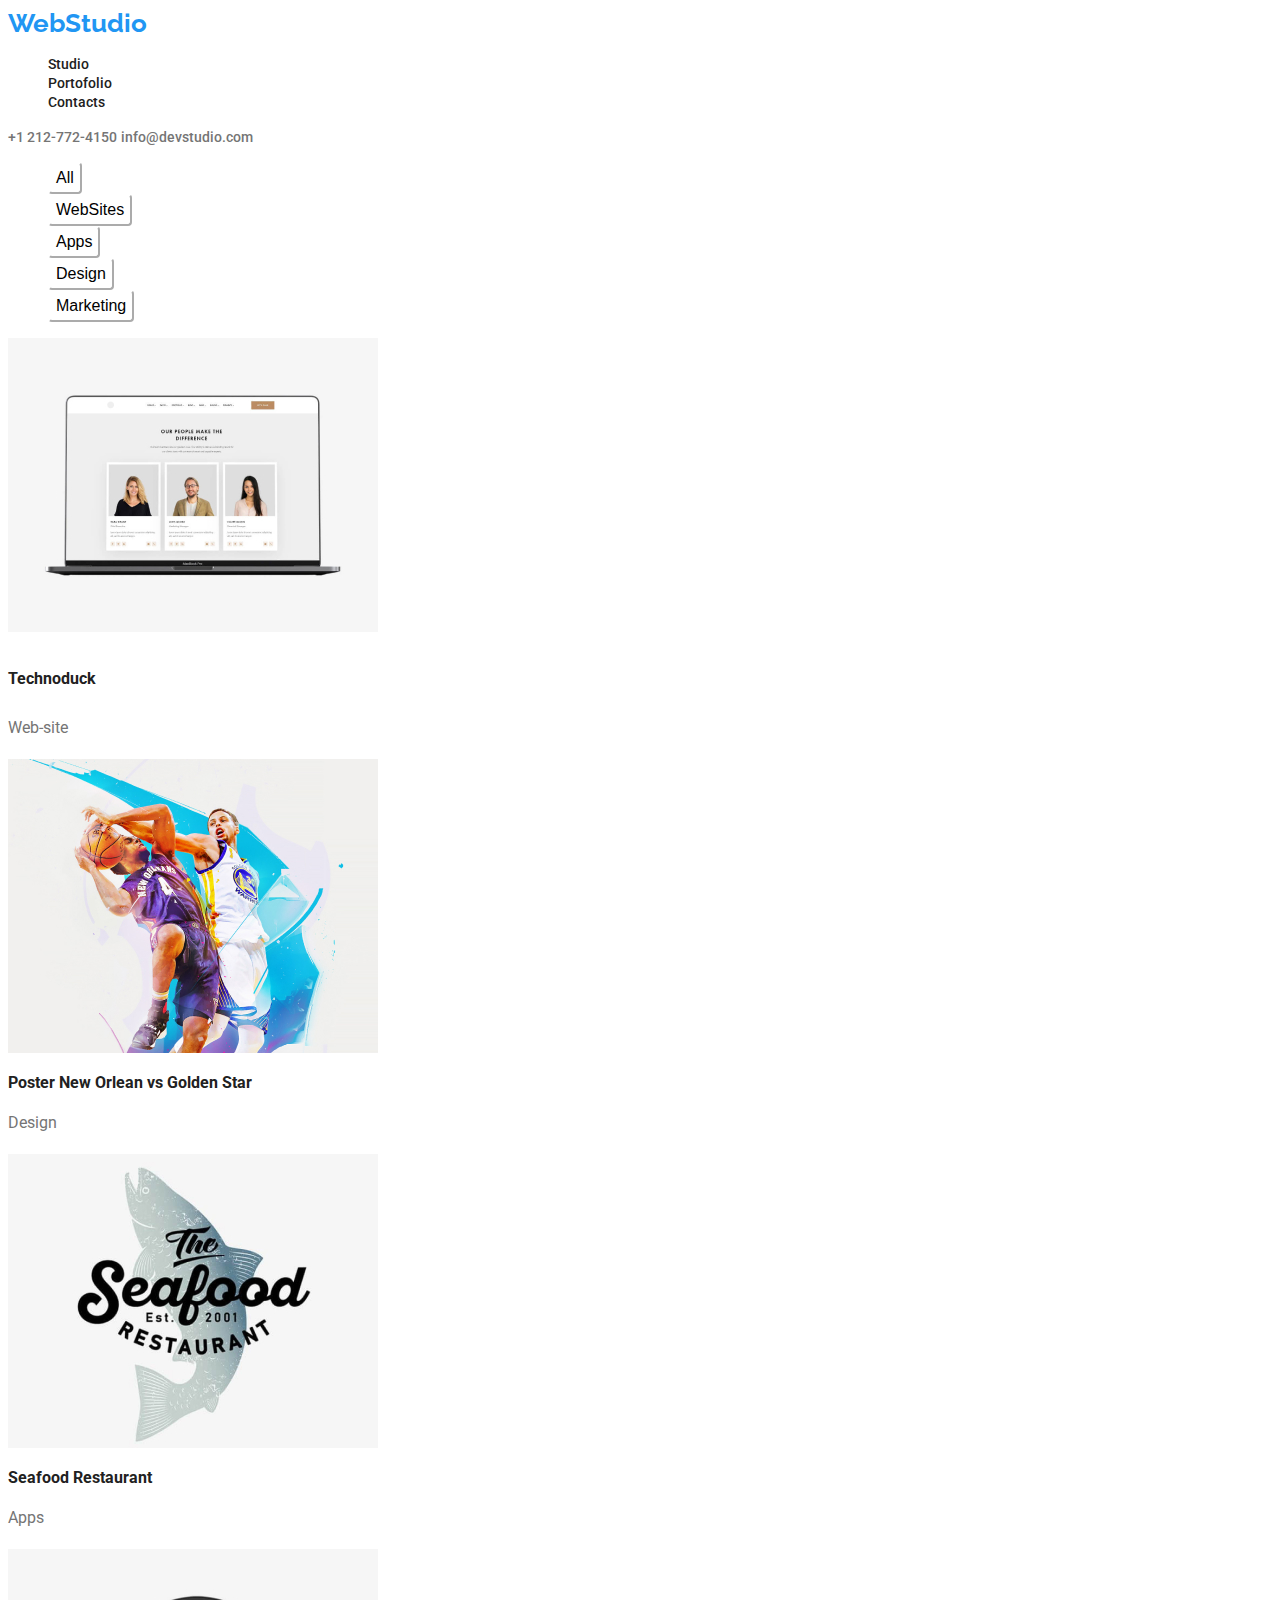
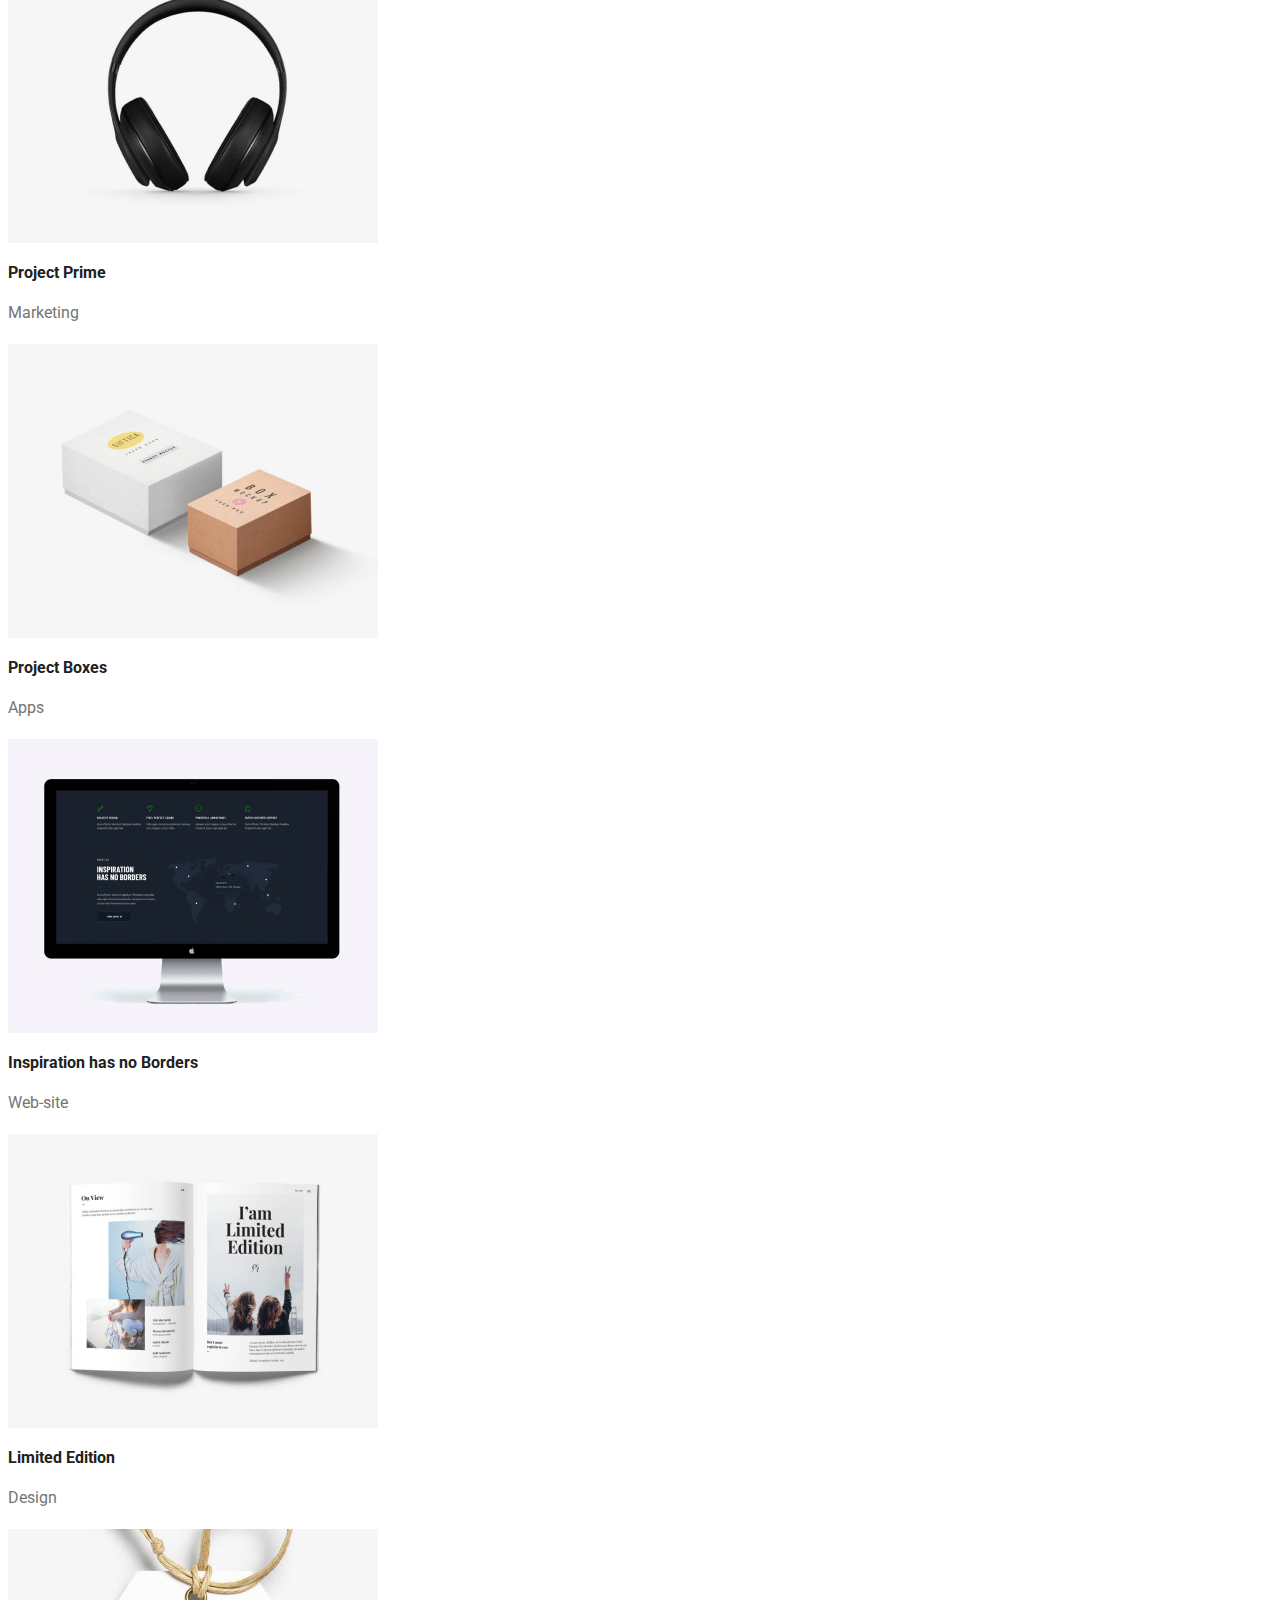
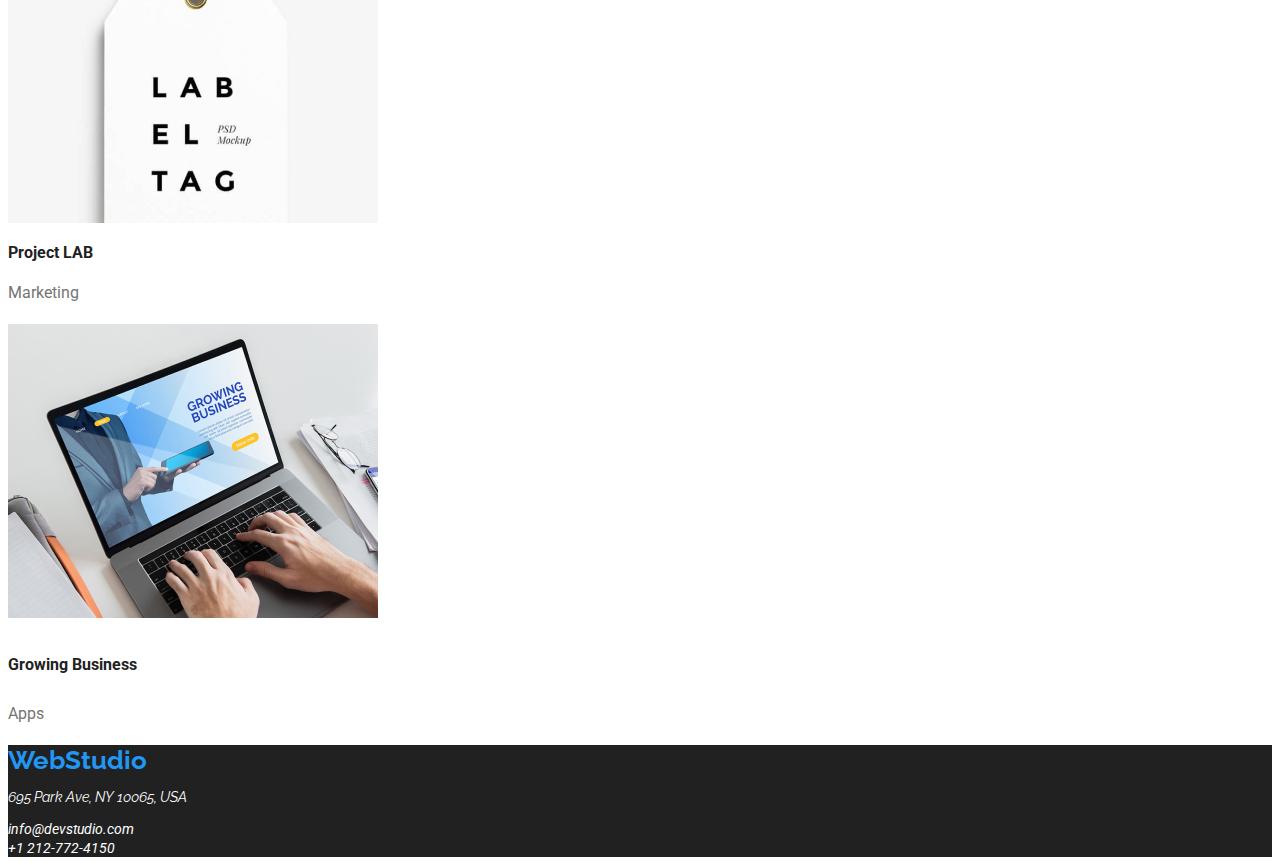
==== portofolio.html @ 46313d85 "Initial commit" ====
<!DOCTYPE html>
<html lang="en">

<head>
    <meta charset="UTF-8">
    <title>Portofolio</title>
    <link rel="preconnect" href="https://fonts.googleapis.com">
    <link rel="preconnect" href="https://fonts.gstatic.com" crossorigin>
    <link
        href="https://fonts.googleapis.com/css2?family=Raleway:ital,wght@0,100..900;1,100..900&family=Roboto:ital,wght@0,100;0,300;0,400;0,500;0,700;0,900;1,100;1,300;1,400;1,500;1,700;1,900&display=swap"
        rel="stylesheet">
    <link rel="stylesheet" href="./css/style.css">
</head>
<body>
    <!--Header section-->
    <header class="header">
        <div class="header__logo">
            <a href="#">WebStudio</a>
        </div>
        <nav class="header__navigation">
            <ul>
                <li><a href="./index.html">Studio</a></li>
                <li><a href="./portofolio.html">Portofolio</a></li>
                <li><a href="#">Contacts</a></li>
            </ul>
        </nav>
        <div class="header__info">
            <a href="tel:+12127724150">+1 212-772-4150</a>
            <a href="mailto:info@devstudio.com">info@devstudio.com</a>
        </div>
    </header>

    <!--Main section-->
    <main class="main-section">

        <!--Menu section-->
        <div>
        <ul>
            <li><button type="button">All</button></li>
            <li><button type="button">WebSites</button></li>
            <li><button type="button">Apps</button></li>
            <li><button type="button">Design</button></li>
            <li><button type="button">Marketing</button></li>
        </ul>
</div>

<!--Presentation section-->

<div class="presentation-section">
<img src="images/img1.jpg" width="370" height="294" alt="Technoduck">
<p><b>Technoduck</b></p>
<p class="presentation-section__description">Web-site</p>
</div>
<div>
    <img src="images/img2.jpg" width="370" height="294" alt="Poster New Orlean vs Golden Star">
    <p><b>Poster New Orlean vs Golden Star</b></p>
    <p class="presentation-section__description">Design</p>
</div>
<div>
    <img src="images/img3.jpg" width="370" height="294" alt="Seafood Restaurant ">
    <p><b>Seafood Restaurant</b></p>
    <p class="presentation-section__description">Apps</p>
</div>
<div>
    <img src="images/img4.jpg" width="370" height="294" alt="Project Prime">
    <p><b>Project Prime</b></p>
    <p class="presentation-section__description">Marketing</p>
</div>
<div>
    <img src="images/img5.jpg" width="370" height="294" alt="Project Boxes">
    <p><b>Project Boxes</b></p>
    <p class="presentation-section__description">Apps</p>
</div>
<div>
    <img src="images/img6.jpg" width="370" height="294" alt="Inspiration has no Borders">
    <p><b>Inspiration has no Borders</b></p>
    <p class="presentation-section__description">Web-site</p>
</div>
<div>
<img src="images/img7.jpg" width="370" height="294" alt="Limited Edition">
<p><b>Limited Edition</b></p>
<p class="presentation-section__description">Design</p>
</div>
<div>
    <img src="images/img8.jpg" width="370" height="294" alt="Project LAB">
    <p><b>Project LAB</b></p>
    <p class="presentation-section__description">Marketing</p>
</div>
<div class="presentation-section">
    <img src="images/img9.jpg" width="370" height="294" alt="Growing Business">
    <p><b>Growing Business</b></p>
    <p class="presentation-section__description">Apps</p>
</div>
    </main>

    <!--Footer section-->
    <footer class="footer-section">
        <div class="footer__logo">
            <a href="#">WebStudio</a>
        </div>
        <address class="footer-section__address">
            <p>695 Park Ave, NY 10065, USA</p>
            <div class="footer-section__contact"><a href="mailto:info@devstudio.com">info@devstudio.com</a></div>
            <div class="footer-section__contact"><a href="tel:+12127724150">+1 212-772-4150</a></div>
        </address>
    </footer>
</body>
</html>
---- css/style.css ----
:root {
  --white: #ffffff;
  --black: #212121;
  --blue: #2196f3;
  --light-black: #757575;
  --primary-font: 'Roboto', sans-serif;
  --secondary-font: 'Raleway', sans-serif;
}

/*Header section style*/
body {
  font-family: var(--primary-font);
  color: var(--black);
}

.header {
  color: var(--white);
}

.header__logo a {
  text-decoration: none;
  font-family: var(--secondary-font);
  font-weight: 700;
  font-size: 26px;
  line-height: 30px;
  color: var(--blue);
}

.header__navigation ul {
  list-style: none;
}
.header__navigation a {
  font-family: var(--primary-font);
  text-decoration: none;
  font-weight: 500;
  font-size: 14px;
  line-height: 16px;
  color: var(--black);
}

.header__navigation a:hover {
  color: var(--blue);
}

.header__navigation a:focus {
  color: var(--blue);
}

.header__info a {
  font-family: var(--primary-font);
  text-decoration: none;
  font-weight: 500;
  font-size: 14px;
  line-height: 16px;
  color: var(--light-black);
}

.header__info a:hover {
  color: var(--blue);
}

.header__info a:focus {
  color: var(--blue);
}

/* Main section style*/

.hero-section {
  background-color: var(--black);
}

.hero-section__title {
  text-decoration: none;
  font-weight: 900;
  font-size: 44px;
  line-height: 60px;
  text-align: center;
  color: var(--white);
}

.hero-section button {
  font-weight: 700;
  font-size: 16px;
  line-height: 30px;
  text-align: center;
  background-color: var(--blue);
  color: var(--white);
  border: radius 4px;
  border-color: var(--blue);
  cursor: pointer;
}

.about-section ul {
  list-style: none;
}
.about-section p {
  font-weight: 400;
  font-size: 14px;
  line-height: 24px;
  color: var(--light-black);
}

.about-section strong {
  color: var(--black);
}

.what-we-do-section__title {
  font-weight: 700;
  font-size: 36px;
  line-height: 42px;
  text-align: center;
}

.what-we-do-section img {
  width: 370px;
  height: 294px;
}

.team-section__title {
  font-weight: 700;
  font-size: 36px;
  line-height: 42px;
  text-align: center;
}

.team-section b {
  font-weight: 500;
  font-size: 16px;
  line-height: 19px;
}

.team-section-job {
  font-size: 16px;
  line-height: 19px;
  color: var(--light-black);
}

.footer-section {
  background-color: var(--black);
}

.footer__logo a {
  font-family: var(--primary-font);
  text-decoration: none;
  font-family: var(--secondary-font);
  font-weight: 700;
  font-size: 26px;
  line-height: 30px;
  color: var(--blue);
}

.footer-section__address p {
  font-family: var(--secondary-font);
  font-size: 14px;
  line-height: 16px;
  color: var(--white);
}

.footer-section__contact a {
  font-family: var(--primary-font);
  text-decoration: none;
  font-size: 14px;
  line-height: 16px;
  color: var(--white);
}

.footer-section__contact a:hover {
  color: var(--blue);
}

.footer-section__contact a:focus {
  color: var(--blue);
}

.main-section ul {
  list-style: none;
}

.main-section button {
  font-weight: 500;
  font-size: 16px;
  line-height: 26px;
  text-align: center;
  background-color: var(--white);
  border-radius: 4px;
  border-color: var(--white);
  cursor: pointer;
}
.main-section button:hover {
  color: var(--white);
  background-color: var(--blue);
}
.main-section button:focus {
  color: var(--white);
  background-color: var(--blue);
}

/*Presentation section-Portofolio style*/
.presentation-section {
  font-size: 16px;
  line-height: 36px;
}
.presentation-section__description {
  font-size: 16px;
  line-height: 30px;
  color: var(--light-black);
}
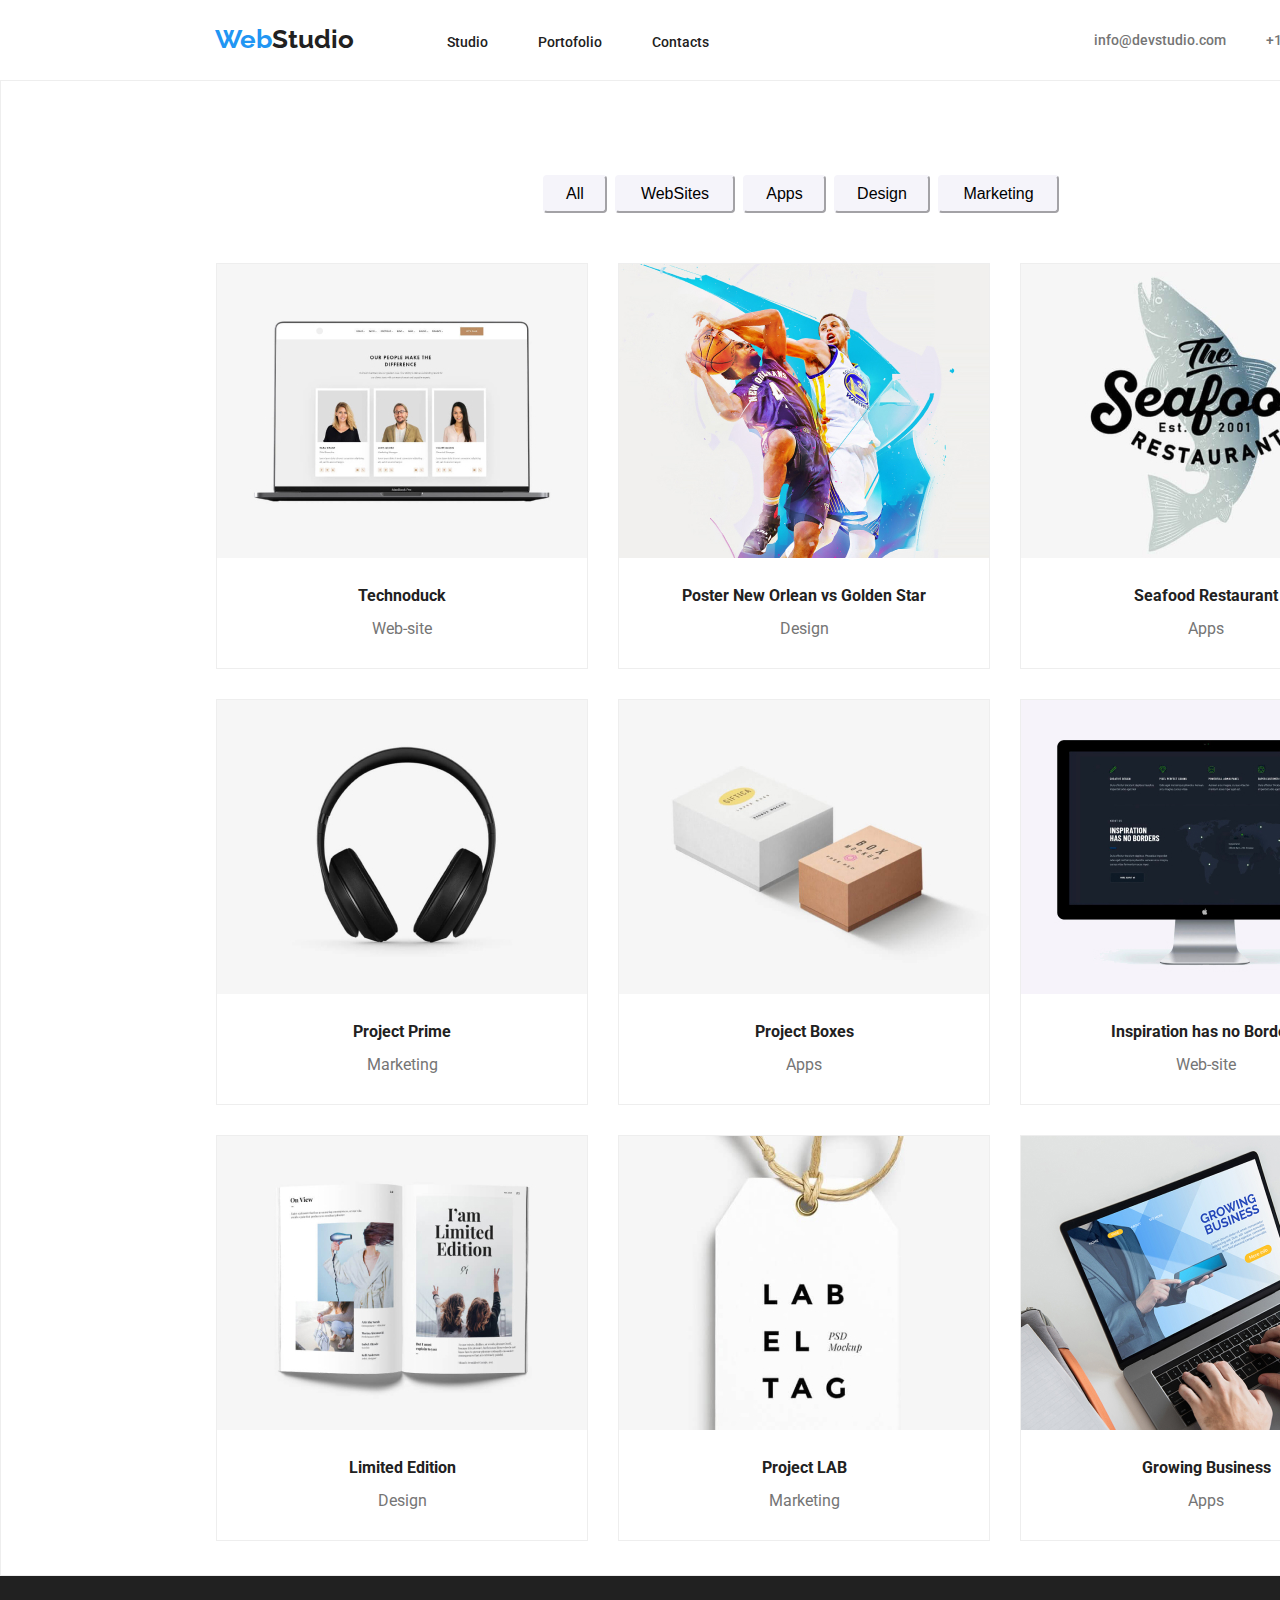
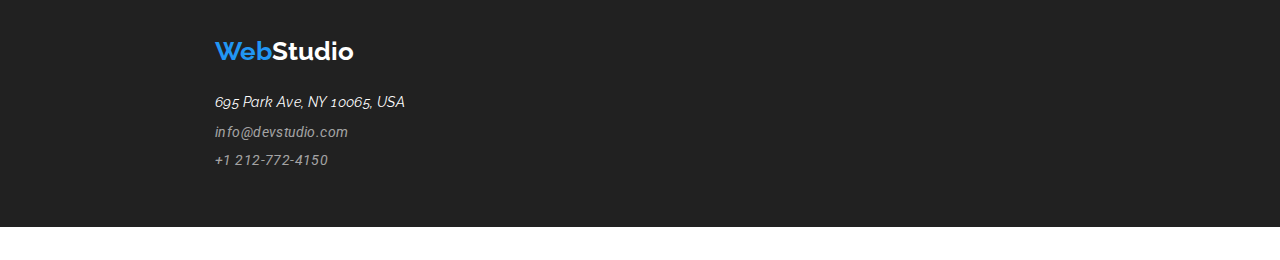
==== commit 0c395286: "commit1" ====
--- a/portofolio.html
+++ b/portofolio.html
@@ -1,108 +1,143 @@
+
 <!DOCTYPE html>
 <html lang="en">
-
-<head>
-    <meta charset="UTF-8">
+  <head>
+    <meta charset="UTF-8" />
     <title>Portofolio</title>
-    <link rel="preconnect" href="https://fonts.googleapis.com">
-    <link rel="preconnect" href="https://fonts.gstatic.com" crossorigin>
     <link
-        href="https://fonts.googleapis.com/css2?family=Raleway:ital,wght@0,100..900;1,100..900&family=Roboto:ital,wght@0,100;0,300;0,400;0,500;0,700;0,900;1,100;1,300;1,400;1,500;1,700;1,900&display=swap"
-        rel="stylesheet">
-    <link rel="stylesheet" href="./css/style.css">
-</head>
-<body>
+      rel="stylesheet"
+      href="node_modules/modern-normalize/modern-normalize.css"
+    />
+    <link rel="preconnect" href="https://fonts.googleapis.com" />
+    <link rel="preconnect" href="https://fonts.gstatic.com" crossorigin />
+    <link
+      href="https://fonts.googleapis.com/css2?family=Raleway:ital,wght@0,100..900;1,100..900&family=Roboto:ital,wght@0,100;0,300;0,400;0,500;0,700;0,900;1,100;1,300;1,400;1,500;1,700;1,900&display=swap"
+      rel="stylesheet"
+    />
+    <link rel="stylesheet" href="./css/style.css" />
+  </head>
+  <body>
     <!--Header section-->
     <header class="header">
+      <div class="container header__container section">
         <div class="header__logo">
-            <a href="#">WebStudio</a>
+          <a href="./index.html">Web<span>Studio</span></a>
         </div>
         <nav class="header__navigation">
-            <ul>
-                <li><a href="./index.html">Studio</a></li>
-                <li><a href="./portofolio.html">Portofolio</a></li>
-                <li><a href="#">Contacts</a></li>
-            </ul>
+          <ul class="header__ul">
+            <li><a href="./index.html">Studio</a></li>
+            <li><a href="./portofolio.html">Portofolio</a></li>
+            <li><a href="#">Contacts</a></li>
+          </ul>
         </nav>
         <div class="header__info">
-            <a href="tel:+12127724150">+1 212-772-4150</a>
-            <a href="mailto:info@devstudio.com">info@devstudio.com</a>
+          <a href="mailto:info@devstudio.com">info@devstudio.com</a>
+          <a href="tel:+12127724150">+1 212-772-4150</a>
         </div>
+      </div>
     </header>
 
     <!--Main section-->
     <main class="main-section">
+      <!--Menu section-->
+      <div class="container main-section-div section">
+        <div class="main-div">
+          <ul class="main-ul">
+            <li><button class="button1" type="button">All</button></li>
+            <li><button class="button2" type="button">WebSites</button></li>
+            <li><button class="button3" type="button">Apps</button></li>
+            <li><button class="button4" type="button">Design</button></li>
+            <li><button class="button5" type="button">Marketing</button></li>
+          </ul>
+        </div>
 
-        <!--Menu section-->
-        <div>
-        <ul>
-            <li><button type="button">All</button></li>
-            <li><button type="button">WebSites</button></li>
-            <li><button type="button">Apps</button></li>
-            <li><button type="button">Design</button></li>
-            <li><button type="button">Marketing</button></li>
-        </ul>
-</div>
+        <!--Presentation section-->
+        <div class="container presentation-section section">
+          <div class="cards">
+            <img src="images/img1.jpg" alt="Technoduck" />
+            <div class="description">
+              <p><b>Technoduck</b></p>
 
-<!--Presentation section-->
-
-<div class="presentation-section">
-<img src="images/img1.jpg" width="370" height="294" alt="Technoduck">
-<p><b>Technoduck</b></p>
-<p class="presentation-section__description">Web-site</p>
-</div>
-<div>
-    <img src="images/img2.jpg" width="370" height="294" alt="Poster New Orlean vs Golden Star">
-    <p><b>Poster New Orlean vs Golden Star</b></p>
-    <p class="presentation-section__description">Design</p>
-</div>
-<div>
-    <img src="images/img3.jpg" width="370" height="294" alt="Seafood Restaurant ">
-    <p><b>Seafood Restaurant</b></p>
-    <p class="presentation-section__description">Apps</p>
-</div>
-<div>
-    <img src="images/img4.jpg" width="370" height="294" alt="Project Prime">
-    <p><b>Project Prime</b></p>
-    <p class="presentation-section__description">Marketing</p>
-</div>
-<div>
-    <img src="images/img5.jpg" width="370" height="294" alt="Project Boxes">
-    <p><b>Project Boxes</b></p>
-    <p class="presentation-section__description">Apps</p>
-</div>
-<div>
-    <img src="images/img6.jpg" width="370" height="294" alt="Inspiration has no Borders">
-    <p><b>Inspiration has no Borders</b></p>
-    <p class="presentation-section__description">Web-site</p>
-</div>
-<div>
-<img src="images/img7.jpg" width="370" height="294" alt="Limited Edition">
-<p><b>Limited Edition</b></p>
-<p class="presentation-section__description">Design</p>
-</div>
-<div>
-    <img src="images/img8.jpg" width="370" height="294" alt="Project LAB">
-    <p><b>Project LAB</b></p>
-    <p class="presentation-section__description">Marketing</p>
-</div>
-<div class="presentation-section">
-    <img src="images/img9.jpg" width="370" height="294" alt="Growing Business">
-    <p><b>Growing Business</b></p>
-    <p class="presentation-section__description">Apps</p>
-</div>
+              <p class="presentation-section__description">Web-site</p>
+            </div>
+          </div>
+          <div class="cards">
+            <img src="images/img2.jpg" alt="Poster New Orlean vs Golden Star" />
+            <div class="description">
+              <p><b>Poster New Orlean vs Golden Star</b></p>
+              <p class="presentation-section__description">Design</p>
+            </div>
+          </div>
+          <div class="cards">
+            <img src="images/img3.jpg" alt="Seafood Restaurant " />
+            <div class="description">
+              <p><b>Seafood Restaurant</b></p>
+              <p class="presentation-section__description">Apps</p>
+            </div>
+          </div>
+          <div class="cards">
+            <img src="images/img4.jpg" alt="Project Prime" />
+            <div class="description">
+              <p><b>Project Prime</b></p>
+              <p class="presentation-section__description">Marketing</p>
+            </div>
+          </div>
+          <div class="cards">
+            <img src="images/img5.jpg" alt="Project Boxes" />
+            <div class="description">
+              <p><b>Project Boxes</b></p>
+              <p class="presentation-section__description">Apps</p>
+            </div>
+          </div>
+          <div class="cards">
+            <img src="images/img6.jpg" alt="Inspiration has no Borders" />
+            <div class="description">
+              <p><b>Inspiration has no Borders</b></p>
+              <p class="presentation-section__description">Web-site</p>
+            </div>
+          </div>
+          <div class="cards">
+            <img src="images/img7.jpg" alt="Limited Edition" />
+            <div class="description">
+              <p><b>Limited Edition</b></p>
+              <p class="presentation-section__description">Design</p>
+            </div>
+          </div>
+          <div class="cards">
+            <img src="images/img8.jpg" alt="Project LAB" />
+            <div class="description">
+              <p><b>Project LAB</b></p>
+              <p class="presentation-section__description">Marketing</p>
+            </div>
+          </div>
+          <div class="cards">
+            <img src="images/img9.jpg" alt="Growing Business" />
+            <div class="description">
+              <p><b>Growing Business</b></p>
+              <p class="presentation-section__description">Apps</p>
+            </div>
+          </div>
+        </div>
+      </div>
     </main>
 
     <!--Footer section-->
     <footer class="footer-section">
+      <div class="container section">
         <div class="footer__logo">
-            <a href="#">WebStudio</a>
+          <a href="#">Web<span>Studio</span></a>
         </div>
         <address class="footer-section__address">
-            <p>695 Park Ave, NY 10065, USA</p>
-            <div class="footer-section__contact"><a href="mailto:info@devstudio.com">info@devstudio.com</a></div>
-            <div class="footer-section__contact"><a href="tel:+12127724150">+1 212-772-4150</a></div>
+          <p>695 Park Ave, NY 10065, USA</p>
+          <div class="footer-section__contact">
+            <a href="mailto:info@devstudio.com">info@devstudio.com</a>
+          </div>
+          <div class="footer-section__contact">
+            <a href="tel:+12127724150">+1 212-772-4150</a>
+          </div>
         </address>
+      </div>
     </footer>
-</body>
-</html>+  </body>
+</html>
+
--- a/css/style.css
+++ b/css/style.css
@@ -3,8 +3,34 @@
   --black: #212121;
   --blue: #2196f3;
   --light-black: #757575;
+  --gray: #FFFFFF99;
+  --background: #F5F4FA;
+  --border: #EEEEEE;
   --primary-font: 'Roboto', sans-serif;
   --secondary-font: 'Raleway', sans-serif;
+}
+
+* {
+  margin: 0;
+  padding: 0;
+}
+
+img {
+  display: block;
+  max-width: 100%;
+  height: auto;
+}
+
+html {
+  box-sizing: border-box;
+}
+
+ul {
+  list-style: none;
+}
+
+a {
+  text-decoration: none;
 }
 
 /*Header section style*/
@@ -14,11 +40,23 @@
 }
 
 .header {
-  color: var(--white);
+  height: 80px;
+  border: 1px;
+  color: var(--white);
+}
+
+.header__container {
+  display: flex;
+}
+
+.header__logo {
+  width: 145px;
+  height: 31px;
+  padding-top: 24px;
+  padding-left: 215px;
 }
 
 .header__logo a {
-  text-decoration: none;
   font-family: var(--secondary-font);
   font-weight: 700;
   font-size: 26px;
@@ -26,12 +64,17 @@
   color: var(--blue);
 }
 
-.header__navigation ul {
-  list-style: none;
-}
+.header__logo span {
+  color: var(--black);
+}
+
+.header__navigation {
+  padding-top: 32px;
+  padding-left: 93px;
+}
+
 .header__navigation a {
   font-family: var(--primary-font);
-  text-decoration: none;
   font-weight: 500;
   font-size: 14px;
   line-height: 16px;
@@ -46,9 +89,23 @@
   color: var(--blue);
 }
 
+.header__ul {
+  display: flex;
+  gap: 50px;
+}
+
+.header__info {
+  width: 135px;
+  height: 16px;
+  padding-top: 32px;
+  padding-left: 385px;
+  display: flex;
+  gap: 40px;
+  text-wrap: nowrap;
+}
+
 .header__info a {
   font-family: var(--primary-font);
-  text-decoration: none;
   font-weight: 500;
   font-size: 14px;
   line-height: 16px;
@@ -67,10 +124,21 @@
 
 .hero-section {
   background-color: var(--black);
+  width: 1600px;
+  height: 600px;
+  padding-top: 80px;
+}
+
+.hero-title {
+  width: 696px;
+  height: 120px;
+  padding-top: 200px;
+  padding-right: 452px;
+  padding-bottom: 280px;
+  padding-left: 452px;
 }
 
 .hero-section__title {
-  text-decoration: none;
   font-weight: 900;
   font-size: 44px;
   line-height: 60px;
@@ -78,6 +146,19 @@
   color: var(--white);
 }
 
+
+.header-button {
+  padding-top: 30px;
+  padding-left: 248px;
+  padding-right: 248px;
+}
+
+.header__request {
+  width: 200px;
+  height: 50px;
+  border-radius: 4px;
+}
+
 .hero-section button {
   font-weight: 700;
   font-size: 16px;
@@ -88,11 +169,21 @@
   border: radius 4px;
   border-color: var(--blue);
   cursor: pointer;
-}
-
-.about-section ul {
-  list-style: none;
-}
+
+}
+
+.about-section__ul {
+  display: flex;
+  gap: 30px;
+}
+
+.about-section {
+  width: 1170px;
+  height: 101px;
+  margin-top: 94px;
+  margin-left: 215px;
+}
+
 .about-section p {
   font-weight: 400;
   font-size: 14px;
@@ -104,6 +195,12 @@
   color: var(--black);
 }
 
+.what-we-do-section {
+  width: 1170px;
+  height: 386px;
+  margin-left: 215px;
+}
+
 .what-we-do-section__title {
   font-weight: 700;
   font-size: 36px;
@@ -116,11 +213,26 @@
   height: 294px;
 }
 
+.what-we-do-img {
+  display: flex;
+  gap: 30px;
+  margin-top: 50px;
+}
+
+.team-section {
+  width: 1600px;
+  height: 648px;
+  background-color: var(--background);
+}
+
 .team-section__title {
   font-weight: 700;
   font-size: 36px;
   line-height: 42px;
-  text-align: center;
+  padding-top: 94px;
+  padding-left: 718px;
+  padding-right: 717px;
+  text-wrap: nowrap;
 }
 
 .team-section b {
@@ -135,13 +247,51 @@
   color: var(--light-black);
 }
 
+.team-images {
+  width: 1170px;
+  height: 368px;
+  display: flex;
+  gap: 30px;
+  padding-left: 215px;
+  padding-top: 50px;
+  padding-right: 215px;
+  padding-bottom: 94px;
+}
+
+.team-img {
+  background-color: var(--white);
+  width: 270px;
+  height: 368px;
+}
+
+.team-images img {
+  width: 270px;
+  height: 260px;
+}
+
+.paragraph {
+  padding-top: 30px;
+  text-align: center;
+}
+
+.team-section-job {
+  padding-top: 10px;
+  text-align: center;
+}
+
 .footer-section {
   background-color: var(--black);
+  width: 1600px;
+  height: 251px;
+}
+
+.footer__logo {
+  padding-top: 60px;
+  padding-left: 215px;
 }
 
 .footer__logo a {
   font-family: var(--primary-font);
-  text-decoration: none;
   font-family: var(--secondary-font);
   font-weight: 700;
   font-size: 26px;
@@ -149,19 +299,42 @@
   color: var(--blue);
 }
 
+.footer__logo span {
+  color: var(--white);
+}
+
+.footer-section__address {
+  width: 231px;
+  height: 72px;
+  padding-top: 28px;
+  padding-left: 215px;
+}
+
 .footer-section__address p {
   font-family: var(--secondary-font);
   font-size: 14px;
   line-height: 16px;
   color: var(--white);
+  font-weight: 400;
+  letter-spacing: 0.03em;
+  text-align: left;
+  padding-bottom: 12px;
+}
+
+.footer-section__contact {
+  width: 231px;
+  height: 16px;
+  padding-bottom: 12px;
 }
 
 .footer-section__contact a {
   font-family: var(--primary-font);
-  text-decoration: none;
   font-size: 14px;
   line-height: 16px;
-  color: var(--white);
+  color: var(--gray);
+  font-weight: 400;
+  letter-spacing: 0.03em;
+  text-align: left;
 }
 
 .footer-section__contact a:hover {
@@ -172,8 +345,54 @@
   color: var(--blue);
 }
 
-.main-section ul {
-  list-style: none;
+/*Portofolio page*/
+.main-section {
+  width: 1600px;
+  height: 1400px;
+  padding-top: 94px;
+  border: 1px solid #EEEEEE;
+}
+
+.main-div {
+  width: 516px;
+  height: 38px;
+  padding-left: 542px;
+  border-radius: 4px 0px 0px 0px;
+}
+
+.main-ul {
+  display: flex;
+  gap: 8px;
+}
+
+.button1 {
+  width: 64px;
+  height: 38px;
+  border-radius: 4px 0px 0px 0px;
+}
+
+.button2 {
+  width: 120px;
+  height: 38px;
+  border-radius: 4px 0px 0px 0px;
+}
+
+.button3 {
+  width: 83px;
+  height: 38px;
+  border-radius: 4px 0px 0px 0px;
+}
+
+.button4 {
+  width: 96px;
+  height: 38px;
+  border-radius: 4px 0px 0px 0px;
+}
+
+.button5 {
+  width: 121px;
+  height: 38px;
+  border-radius: 4px 0px 0px 0px;
 }
 
 .main-section button {
@@ -181,15 +400,17 @@
   font-size: 16px;
   line-height: 26px;
   text-align: center;
-  background-color: var(--white);
+  background-color: var(--background);
   border-radius: 4px;
-  border-color: var(--white);
+  border-color: var(--background);
   cursor: pointer;
 }
+
 .main-section button:hover {
   color: var(--white);
   background-color: var(--blue);
 }
+
 .main-section button:focus {
   color: var(--white);
   background-color: var(--blue);
@@ -199,9 +420,42 @@
 .presentation-section {
   font-size: 16px;
   line-height: 36px;
-}
+  display: flex;
+  flex-wrap: wrap;
+  gap: 30px;
+  padding-left: 215px;
+  padding-top: 50px;
+}
+
 .presentation-section__description {
   font-size: 16px;
   line-height: 30px;
   color: var(--light-black);
 }
+
+.cards {
+  border: 1px solid #EEEEEE;
+  width: 370px;
+  height: 404px;
+  top: 262px;
+  left: 215px;
+  gap: 0px;
+  border: 1px 0px 0px 0px;
+  opacity: 0px;
+}
+
+.description {
+  width: 322px;
+  height: 70px;
+  padding-top: 20px;
+  padding-left: 24px;
+  text-align: center;
+}
+
+.container {
+  width: 1200px;
+}
+
+.section {
+  padding-bottom: 94px;
+}